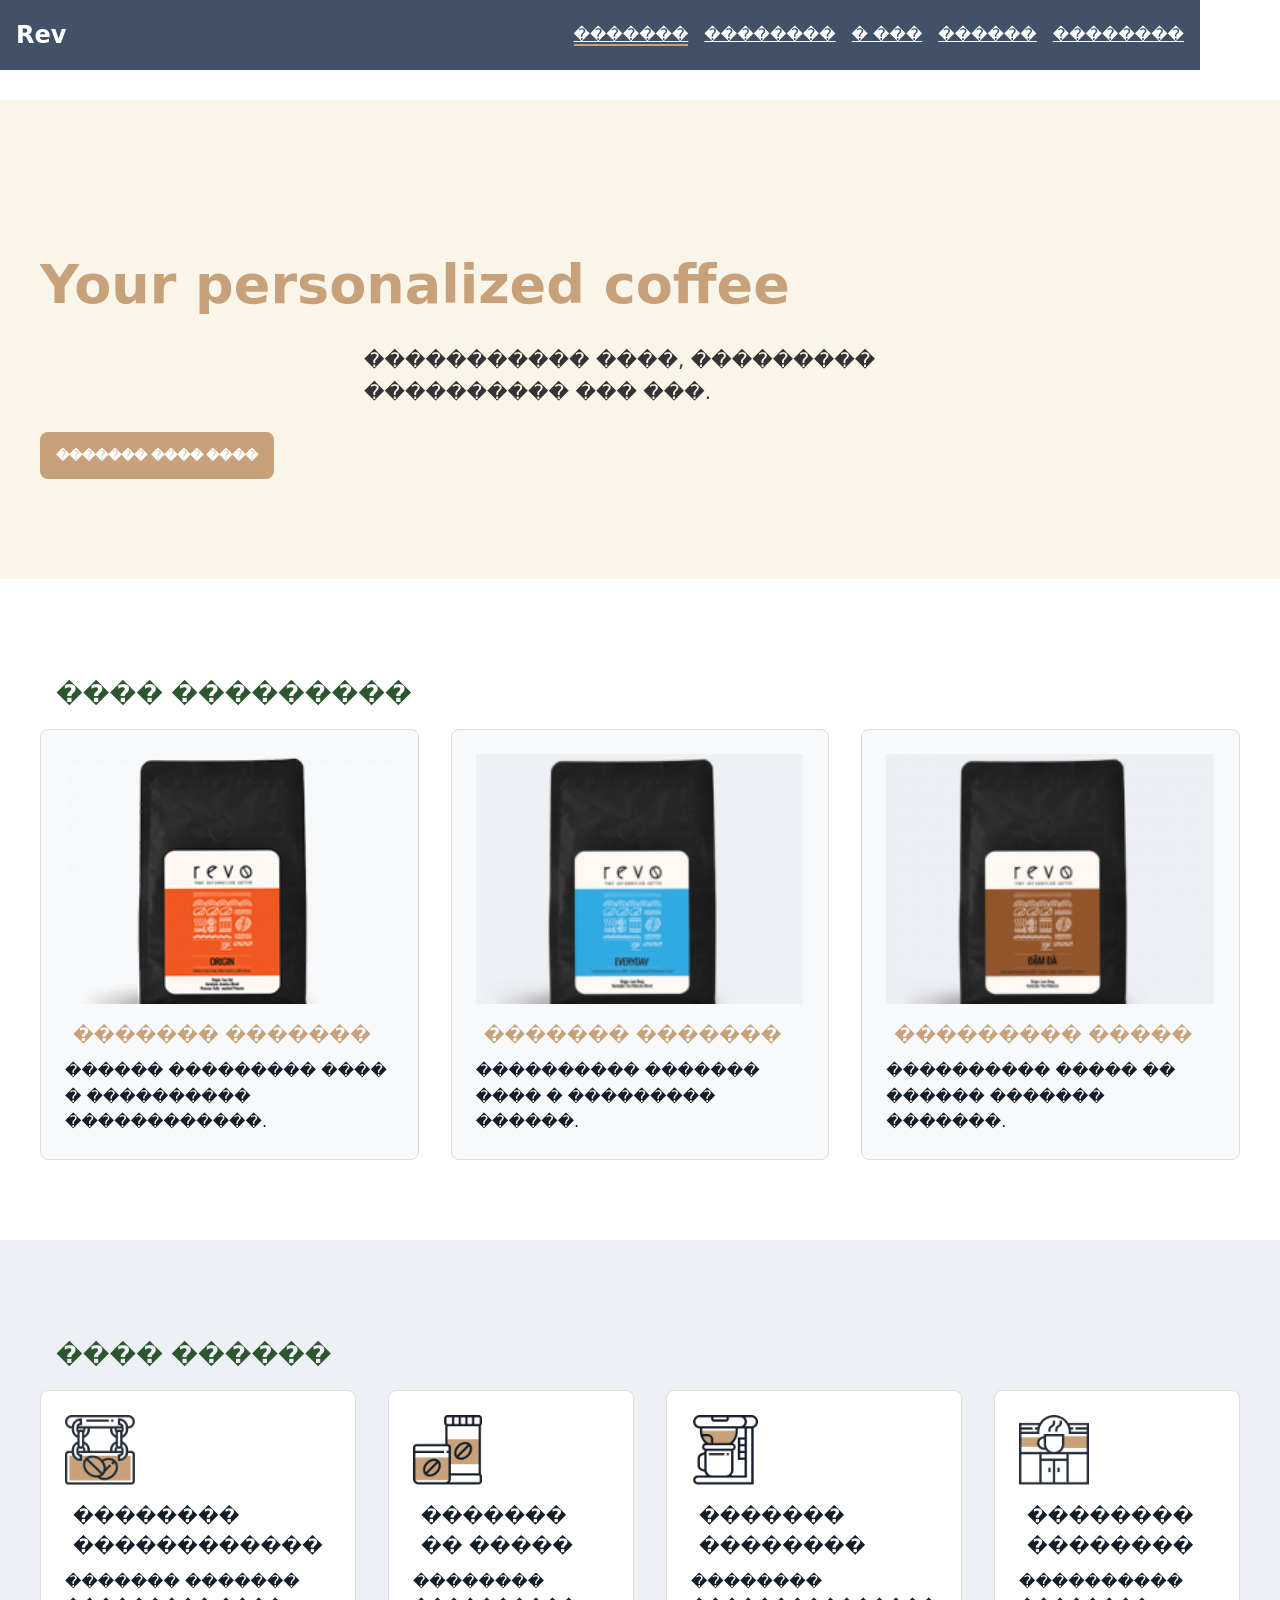
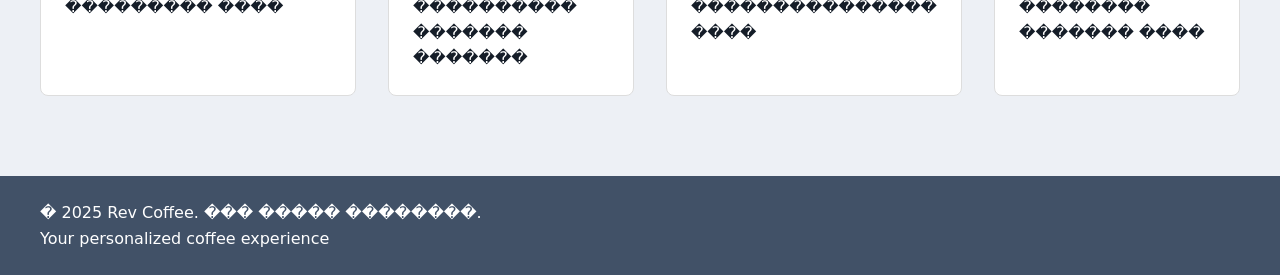
==== index-oocss.html @ 7ffbafb2 "feat: practical work 3 - OOCSS methodology from document - Added oocss-doc.css with classes EXACTLY " ====
<!DOCTYPE html>
<html lang="ru">
<head>
    <meta charset="UTF-8">
    <meta name="viewport" content="width=device-width, initial-scale=1.0">
    <title>Rev � ������������ ������� 3 (OOCSS)</title>
    <link rel="icon" href="assets/favicon.ico" type="image/x-icon">
    
    <!-- OOCSS �� ��������� -->
    <link rel="stylesheet" href="oocss-doc.css">
    
    <style>
        /* ����������� ����� ��� Rev */
        body { color: #151D28; line-height: 1.6; }
        h1 { line-height: 70px; }
        .hero-section { padding: 150px 0 100px; margin-top: 80px; }
        .section-padding { padding: 80px 0; }
        .product-img { width: 100%; height: 250px; object-fit: cover; }
        .service-icon { width: 70px; height: 70px; object-fit: contain; }
    </style>
</head>
<body>
    <!-- ����� �� ��������� (���. 3) -->
    <header class="container flex justify-between align-center rev-bg-primary padding-md" style="position: fixed; top: 0; width: 100%; z-index: 1000;">
        <div class="logo brand text-white">Rev</div>
        <nav>
            <ul class="list flex gap-md" style="list-style: none;">
                <li class="list-item">
                    <a class="link text-white border-bottom rev-border-accent transition hover-grow" href="#home">�������</a>
                </li>
                <li class="list-item">
                    <a class="link text-white transition hover-grow" href="#products">��������</a>
                </li>
                <li class="list-item">
                    <a class="link text-white transition hover-grow" href="#about">� ���</a>
                </li>
                <li class="list-item">
                    <a class="link text-white transition hover-grow" href="#services">������</a>
                </li>
                <li class="list-item">
                    <a class="link text-white transition hover-grow" href="#contact">��������</a>
                </li>
            </ul>
        </nav>
    </header>

    <main style="margin-top: 100px;">
        <!-- ������� -->
        <section id="home" class="rev-bg-cream hero-section">
            <div class="container text-center">
                <h1 class="rev-text-accent" style="font-size: 54px; font-weight: 900;">Your personalized coffee</h1>
                <p class="text-dark padding-lg" style="font-size: 20px; max-width: 600px; margin: 0 auto;">
                    ����������� ����, ��������� ���������� ��� ���.
                </p>
                <!-- ������ � ���������������� �� ��������� (���. 9) -->
                <button class="rev-bg-accent text-white padding-md rounded transition hover-lift focus-outline active-scale"
                        onclick="document.getElementById('products').scrollIntoView({behavior: 'smooth'})"
                        style="border: none; font-weight: bold; cursor: pointer;">
                    ������� ���� ����
                </button>
            </div>
        </section>

        <!-- �������� (����� �� ��������� ���. 3) -->
        <section id="products" class="section-padding">
            <div class="container">
                <h2 class="text-primary padding-md" style="font-size: 24px; font-weight: bold;">���� ���������</h2>
                <div class="grid cols-3 gap-lg">
                    <!-- �������� �� ��������� (���. 3) -->
                    <div class="card padding-lg border rounded bg-light transition hover-shadow">
                        <img src="assets/img/image1.png" alt="�������" class="product-img">
                        <h3 class="title-md rev-text-accent padding-sm">������� �������</h3>
                        <p class="text">������ ��������� ���� � ���������� ������������.</p>
                    </div>
                    
                    <div class="card padding-lg border rounded bg-light transition hover-shadow">
                        <img src="assets/img/image2.png" alt="�������" class="product-img">
                        <h3 class="title-md rev-text-accent padding-sm">������� �������</h3>
                        <p class="text">���������� ������� ���� � ��������� ������.</p>
                    </div>
                    
                    <div class="card padding-lg border rounded bg-light transition hover-shadow">
                        <img src="assets/img/image3.png" alt="�����" class="product-img">
                        <h3 class="title-md rev-text-accent padding-sm">��������� �����</h3>
                        <p class="text">���������� ����� �� ������ ������� �������.</p>
                    </div>
                </div>
            </div>
        </section>

        <!-- ������ -->
        <section id="services" class="rev-bg-light section-padding">
            <div class="container">
                <h2 class="text-primary padding-md" style="font-size: 24px; font-weight: bold;">���� ������</h2>
                <div class="grid cols-4 gap-lg">
                    <div class="card padding-lg border rounded bg-white text-center transition hover-lift">
                        <img src="assets/icons/icon1.png" alt="������������" class="service-icon">
                        <h3 class="title-md padding-sm">�������� ������������</h3>
                        <p class="text">������� ������� ��������� ����</p>
                    </div>
                    
                    <div class="card padding-lg border rounded bg-white text-center transition hover-lift">
                        <img src="assets/icons/icon2.png" alt="�������" class="service-icon">
                        <h3 class="title-md padding-sm">������� �� �����</h3>
                        <p class="text">�������� ���������� ������� �������</p>
                    </div>
                    
                    <div class="card padding-lg border rounded bg-white text-center transition hover-lift">
                        <img src="assets/icons/icon3.png" alt="��������" class="service-icon">
                        <h3 class="title-md padding-sm">������� ��������</h3>
                        <p class="text">�������� ��������������� ����</p>
                    </div>
                    
                    <div class="card padding-lg border rounded bg-white text-center transition hover-lift">
                        <img src="assets/icons/icon4.png" alt="��������" class="service-icon">
                        <h3 class="title-md padding-sm">�������� ��������</h3>
                        <p class="text">���������� �������� ������� ����</p>
                    </div>
                </div>
            </div>
        </section>
    </main>

    <!-- ������ -->
    <footer class="rev-bg-primary text-white padding-lg text-center">
        <div class="container">
            <p class="text-lg">� 2025 Rev Coffee. ��� ����� ��������.</p>
            <p class="text-sm">Your personalized coffee experience</p>
        </div>
    </footer>
</body>
</html>
---- oocss-doc.css ----
/* ===== ������������ ������� 3: OOCSS (�� ���������) ===== */

/* ===== 1. ����� ������ (��� 2 �� PDF) ===== */
* {
    margin: 0;
    padding: 0;
    box-sizing: border-box;
}

/* ===== 2. ������ (��� 4 �� PDF) ===== */
@import url("https://fonts.googleapis.com/css2?family=Inter:wght@400;500;600;700&display=swap");
body {
    font-family: "Inter", system-ui, sans-serif;
}

/* ===== 3. ����������� ������ OOCSS (���. 3-4 PDF) ===== */
.container {
    width: 100%;
    max-width: 1200px;
    margin: 0 auto;
}

.flex { display: flex; }
.grid { display: grid; }
.justify-between { justify-content: space-between; }
.align-center { align-items: center; }
.gap-md { gap: 1rem; }
.gap-lg { gap: 2rem; }
.cols-2 { grid-template-columns: repeat(2, 1fr); }
.cols-3 { grid-template-columns: repeat(3, 1fr); }
.cols-4 { grid-template-columns: repeat(4, 1fr); }

/* ===== 4. �������� ������ OOCSS (���. 4-5 PDF) ===== */
/* ����� ���� */
.bg-white { background: #fff; }
.bg-light { background: #f8f9fa; }
.bg-primary { background: #2c5530; }

/* ����� ������ */
.text-white { color: #fff; }
.text-primary { color: #2c5530; }
.text-dark { color: #333; }

/* ������� */
.border { border: 1px solid #ddd; }
.border-bottom { border-bottom: 2px solid; }
.rounded { border-radius: 8px; }

/* ������� */
.padding-sm { padding: 0.5rem; }
.padding-md { padding: 1rem; }
.padding-lg { padding: 1.5rem; }

/* ===== 5. ���������� (���. 4-5 PDF) ===== */
.logo.brand {
    font-size: 1.5rem;
    font-weight: bold;
}

.card {
    transition: transform 0.2s;
}
.card:hover {
    transform: translateY(-2px);
}

/* ===== 6. ��������������� (���. 9-10 PDF) ===== */
/* �������� */
.transition { transition: all 0.3s ease; }

/* �����-������� */
.hover-lift:hover { transform: translateY(-2px); }
.hover-grow:hover { transform: scale(1.02); }
.hover-shadow:hover { box-shadow: 0 4px 12px rgba(0,0,0,0.15); }

/* ��������� */
.focus-outline:focus { outline: 2px solid #2c5530; outline-offset: 2px; }
.active-scale:active { transform: scale(0.98); }

/* ����� �� ����� */
.bg-hover-light:hover { background-color: #f8f9fa; }
.bg-hover-primary:hover { background-color: #2c5530; color: white; }

/* ===== 7. ��������� ��� REV (��������� ���� �����) ===== */
/* �������������� ����� ��� Rev */
.rev-bg-primary { background-color: #415167 !important; }
.rev-bg-accent { background-color: #C7A17A !important; }
.rev-bg-light { background-color: #EDF0F5 !important; }
.rev-bg-cream { background-color: #F9F5E8 !important; }
.rev-text-accent { color: #C7A17A !important; }
.rev-border-accent { border-color: #C7A17A !important; }
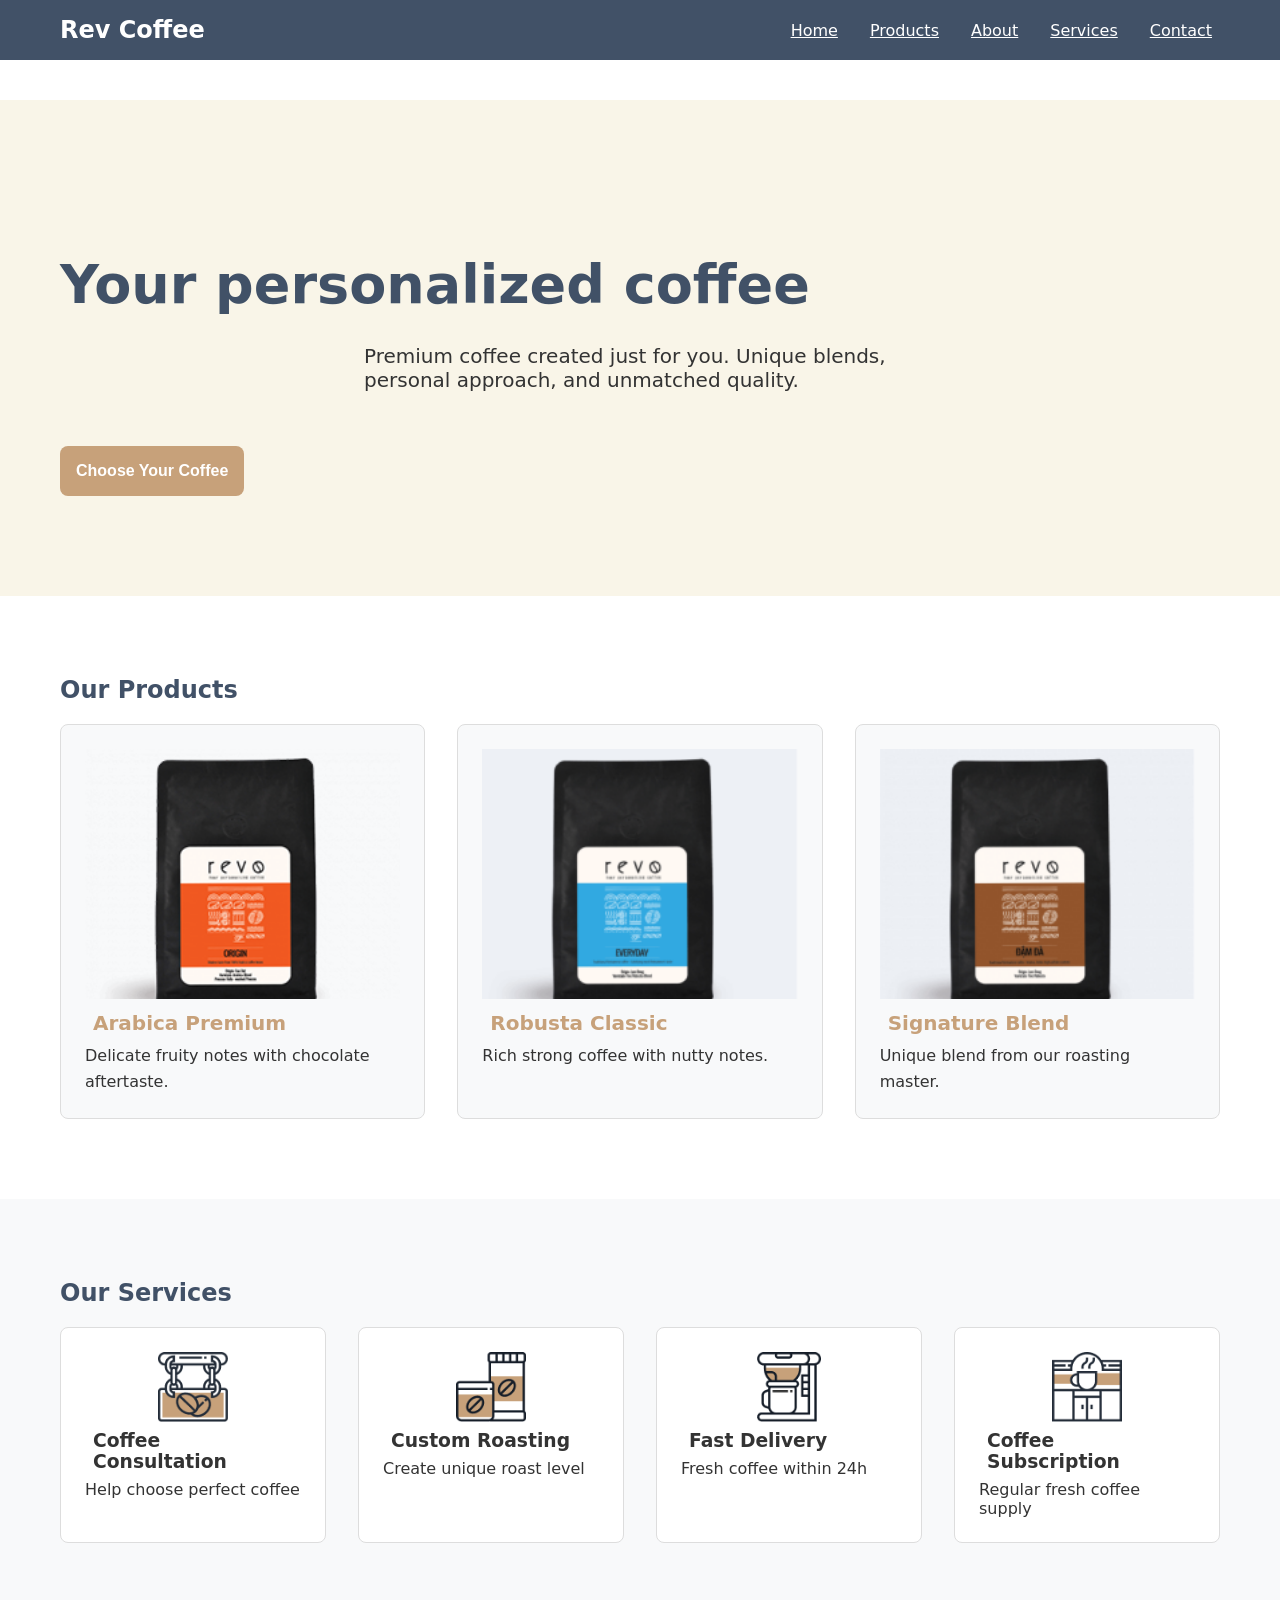
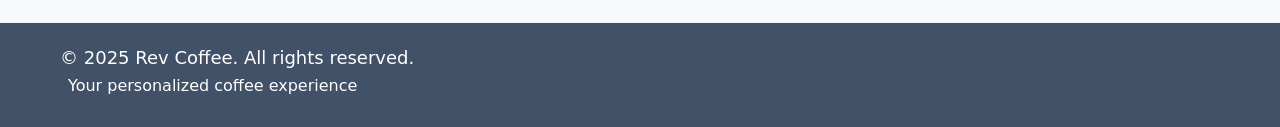
==== commit 4efed1d6: "fix: recreate OOCSS files with correct encoding - Recreated oocss-doc.css with ASCII encoding - Recr" ====
--- a/index-oocss.html
+++ b/index-oocss.html
@@ -1,131 +1,113 @@
-<!DOCTYPE html>
+﻿<!DOCTYPE html>
 <html lang="ru">
 <head>
     <meta charset="UTF-8">
     <meta name="viewport" content="width=device-width, initial-scale=1.0">
-    <title>Rev � ������������ ������� 3 (OOCSS)</title>
+    <title>Rev - Practical Work 3 (OOCSS)</title>
     <link rel="icon" href="assets/favicon.ico" type="image/x-icon">
-    
-    <!-- OOCSS �� ��������� -->
     <link rel="stylesheet" href="oocss-doc.css">
-    
     <style>
-        /* ����������� ����� ��� Rev */
-        body { color: #151D28; line-height: 1.6; }
-        h1 { line-height: 70px; }
         .hero-section { padding: 150px 0 100px; margin-top: 80px; }
         .section-padding { padding: 80px 0; }
         .product-img { width: 100%; height: 250px; object-fit: cover; }
-        .service-icon { width: 70px; height: 70px; object-fit: contain; }
+        .service-icon { width: 70px; height: 70px; object-fit: contain; display: block; margin: 0 auto; }
+        h1 { font-size: 54px; line-height: 70px; font-weight: 900; }
+        h2 { font-size: 24px; font-weight: 700; margin-bottom: 20px; }
+        .max-w-600 { max-width: 600px; }
+        .line-height-normal { line-height: 1.6; }
     </style>
 </head>
-<body>
-    <!-- ����� �� ��������� (���. 3) -->
-    <header class="container flex justify-between align-center rev-bg-primary padding-md" style="position: fixed; top: 0; width: 100%; z-index: 1000;">
-        <div class="logo brand text-white">Rev</div>
-        <nav>
-            <ul class="list flex gap-md" style="list-style: none;">
-                <li class="list-item">
-                    <a class="link text-white border-bottom rev-border-accent transition hover-grow" href="#home">�������</a>
-                </li>
-                <li class="list-item">
-                    <a class="link text-white transition hover-grow" href="#products">��������</a>
-                </li>
-                <li class="list-item">
-                    <a class="link text-white transition hover-grow" href="#about">� ���</a>
-                </li>
-                <li class="list-item">
-                    <a class="link text-white transition hover-grow" href="#services">������</a>
-                </li>
-                <li class="list-item">
-                    <a class="link text-white transition hover-grow" href="#contact">��������</a>
-                </li>
-            </ul>
-        </nav>
+<body class="text-dark">
+    <!-- HEADER -->
+    <header class="bg-coffee padding-md" style="position: fixed; top: 0; width: 100%; z-index: 1000;">
+        <div class="container flex justify-between align-center">
+            <div class="logo brand text-white">Rev Coffee</div>
+            <nav>
+                <ul class="flex gap-md" style="list-style: none;">
+                    <li><a href="#home" class="text-white padding-sm transition hover-grow">Home</a></li>
+                    <li><a href="#products" class="text-white padding-sm transition hover-grow">Products</a></li>
+                    <li><a href="#about" class="text-white padding-sm transition hover-grow">About</a></li>
+                    <li><a href="#services" class="text-white padding-sm transition hover-grow">Services</a></li>
+                    <li><a href="#contact" class="text-white padding-sm transition hover-grow">Contact</a></li>
+                </ul>
+            </nav>
+        </div>
     </header>
 
     <main style="margin-top: 100px;">
-        <!-- ������� -->
-        <section id="home" class="rev-bg-cream hero-section">
+        <!-- HERO -->
+        <section id="home" class="bg-cream hero-section">
             <div class="container text-center">
-                <h1 class="rev-text-accent" style="font-size: 54px; font-weight: 900;">Your personalized coffee</h1>
-                <p class="text-dark padding-lg" style="font-size: 20px; max-width: 600px; margin: 0 auto;">
-                    ����������� ����, ��������� ���������� ��� ���.
+                <h1 class="text-coffee">Your personalized coffee</h1>
+                <p class="text-dark padding-lg max-w-600" style="margin: 0 auto 30px; font-size: 20px;">
+                    Premium coffee created just for you. Unique blends, personal approach, and unmatched quality.
                 </p>
-                <!-- ������ � ���������������� �� ��������� (���. 9) -->
-                <button class="rev-bg-accent text-white padding-md rounded transition hover-lift focus-outline active-scale"
+                <button class="bg-accent text-white padding-md rounded transition hover-lift focus-outline active-scale"
                         onclick="document.getElementById('products').scrollIntoView({behavior: 'smooth'})"
-                        style="border: none; font-weight: bold; cursor: pointer;">
-                    ������� ���� ����
+                        style="border: none; font-weight: bold; cursor: pointer; font-size: 16px;">
+                    Choose Your Coffee
                 </button>
             </div>
         </section>
 
-        <!-- �������� (����� �� ��������� ���. 3) -->
+        <!-- PRODUCTS -->
         <section id="products" class="section-padding">
             <div class="container">
-                <h2 class="text-primary padding-md" style="font-size: 24px; font-weight: bold;">���� ���������</h2>
+                <h2 class="text-coffee text-center">Our Products</h2>
                 <div class="grid cols-3 gap-lg">
-                    <!-- �������� �� ��������� (���. 3) -->
                     <div class="card padding-lg border rounded bg-light transition hover-shadow">
-                        <img src="assets/img/image1.png" alt="�������" class="product-img">
-                        <h3 class="title-md rev-text-accent padding-sm">������� �������</h3>
-                        <p class="text">������ ��������� ���� � ���������� ������������.</p>
+                        <img src="assets/img/image1.png" alt="Arabica" class="product-img">
+                        <h3 class="text-accent padding-sm" style="font-size: 20px;">Arabica Premium</h3>
+                        <p class="text-dark line-height-normal">Delicate fruity notes with chocolate aftertaste.</p>
                     </div>
-                    
                     <div class="card padding-lg border rounded bg-light transition hover-shadow">
-                        <img src="assets/img/image2.png" alt="�������" class="product-img">
-                        <h3 class="title-md rev-text-accent padding-sm">������� �������</h3>
-                        <p class="text">���������� ������� ���� � ��������� ������.</p>
+                        <img src="assets/img/image2.png" alt="Robusta" class="product-img">
+                        <h3 class="text-accent padding-sm" style="font-size: 20px;">Robusta Classic</h3>
+                        <p class="text-dark line-height-normal">Rich strong coffee with nutty notes.</p>
                     </div>
-                    
                     <div class="card padding-lg border rounded bg-light transition hover-shadow">
-                        <img src="assets/img/image3.png" alt="�����" class="product-img">
-                        <h3 class="title-md rev-text-accent padding-sm">��������� �����</h3>
-                        <p class="text">���������� ����� �� ������ ������� �������.</p>
+                        <img src="assets/img/image3.png" alt="Blend" class="product-img">
+                        <h3 class="text-accent padding-sm" style="font-size: 20px;">Signature Blend</h3>
+                        <p class="text-dark line-height-normal">Unique blend from our roasting master.</p>
                     </div>
                 </div>
             </div>
         </section>
 
-        <!-- ������ -->
-        <section id="services" class="rev-bg-light section-padding">
+        <!-- SERVICES -->
+        <section id="services" class="bg-light section-padding">
             <div class="container">
-                <h2 class="text-primary padding-md" style="font-size: 24px; font-weight: bold;">���� ������</h2>
+                <h2 class="text-coffee text-center">Our Services</h2>
                 <div class="grid cols-4 gap-lg">
                     <div class="card padding-lg border rounded bg-white text-center transition hover-lift">
-                        <img src="assets/icons/icon1.png" alt="������������" class="service-icon">
-                        <h3 class="title-md padding-sm">�������� ������������</h3>
-                        <p class="text">������� ������� ��������� ����</p>
+                        <img src="assets/icons/icon1.png" alt="Consultation" class="service-icon">
+                        <h3 class="padding-sm">Coffee Consultation</h3>
+                        <p class="text-dark">Help choose perfect coffee</p>
                     </div>
-                    
                     <div class="card padding-lg border rounded bg-white text-center transition hover-lift">
-                        <img src="assets/icons/icon2.png" alt="�������" class="service-icon">
-                        <h3 class="title-md padding-sm">������� �� �����</h3>
-                        <p class="text">�������� ���������� ������� �������</p>
+                        <img src="assets/icons/icon2.png" alt="Roasting" class="service-icon">
+                        <h3 class="padding-sm">Custom Roasting</h3>
+                        <p class="text-dark">Create unique roast level</p>
                     </div>
-                    
                     <div class="card padding-lg border rounded bg-white text-center transition hover-lift">
-                        <img src="assets/icons/icon3.png" alt="��������" class="service-icon">
-                        <h3 class="title-md padding-sm">������� ��������</h3>
-                        <p class="text">�������� ��������������� ����</p>
+                        <img src="assets/icons/icon3.png" alt="Delivery" class="service-icon">
+                        <h3 class="padding-sm">Fast Delivery</h3>
+                        <p class="text-dark">Fresh coffee within 24h</p>
                     </div>
-                    
                     <div class="card padding-lg border rounded bg-white text-center transition hover-lift">
-                        <img src="assets/icons/icon4.png" alt="��������" class="service-icon">
-                        <h3 class="title-md padding-sm">�������� ��������</h3>
-                        <p class="text">���������� �������� ������� ����</p>
+                        <img src="assets/icons/icon4.png" alt="Subscription" class="service-icon">
+                        <h3 class="padding-sm">Coffee Subscription</h3>
+                        <p class="text-dark">Regular fresh coffee supply</p>
                     </div>
                 </div>
             </div>
         </section>
     </main>
 
-    <!-- ������ -->
-    <footer class="rev-bg-primary text-white padding-lg text-center">
+    <footer class="bg-coffee text-white padding-lg text-center">
         <div class="container">
-            <p class="text-lg">� 2025 Rev Coffee. ��� ����� ��������.</p>
-            <p class="text-sm">Your personalized coffee experience</p>
+            <p style="font-size: 18px;">© 2025 Rev Coffee. All rights reserved.</p>
+            <p class="padding-sm">Your personalized coffee experience</p>
         </div>
     </footer>
 </body>
--- a/oocss-doc.css
+++ b/oocss-doc.css
@@ -1,23 +1,24 @@
-/* ===== ������������ ������� 3: OOCSS (�� ���������) ===== */
+/* PRACTICAL WORK 3: OOCSS */
 
-/* ===== 1. ����� ������ (��� 2 �� PDF) ===== */
+/* 1. RESET STYLES */
 * {
     margin: 0;
     padding: 0;
     box-sizing: border-box;
 }
 
-/* ===== 2. ������ (��� 4 �� PDF) ===== */
+/* 2. FONTS */
 @import url("https://fonts.googleapis.com/css2?family=Inter:wght@400;500;600;700&display=swap");
 body {
     font-family: "Inter", system-ui, sans-serif;
 }
 
-/* ===== 3. ����������� ������ OOCSS (���. 3-4 PDF) ===== */
+/* 3. STRUCTURAL OOCSS CLASSES */
 .container {
     width: 100%;
     max-width: 1200px;
     margin: 0 auto;
+    padding: 0 20px;
 }
 
 .flex { display: flex; }
@@ -30,28 +31,29 @@
 .cols-3 { grid-template-columns: repeat(3, 1fr); }
 .cols-4 { grid-template-columns: repeat(4, 1fr); }
 
-/* ===== 4. �������� ������ OOCSS (���. 4-5 PDF) ===== */
-/* ����� ���� */
+/* 4. SKIN OOCSS CLASSES */
 .bg-white { background: #fff; }
 .bg-light { background: #f8f9fa; }
 .bg-primary { background: #2c5530; }
+.bg-cream { background: #F9F5E8; }
+.bg-coffee { background: #415167; }
+.bg-accent { background: #C7A17A; }
 
-/* ����� ������ */
 .text-white { color: #fff; }
 .text-primary { color: #2c5530; }
 .text-dark { color: #333; }
+.text-coffee { color: #415167; }
+.text-accent { color: #C7A17A; }
 
-/* ������� */
 .border { border: 1px solid #ddd; }
 .border-bottom { border-bottom: 2px solid; }
 .rounded { border-radius: 8px; }
 
-/* ������� */
 .padding-sm { padding: 0.5rem; }
 .padding-md { padding: 1rem; }
 .padding-lg { padding: 1.5rem; }
 
-/* ===== 5. ���������� (���. 4-5 PDF) ===== */
+/* 5. COMPONENTS */
 .logo.brand {
     font-size: 1.5rem;
     font-weight: bold;
@@ -64,28 +66,12 @@
     transform: translateY(-2px);
 }
 
-/* ===== 6. ��������������� (���. 9-10 PDF) ===== */
-/* �������� */
+/* 6. INTERACTIVITY */
 .transition { transition: all 0.3s ease; }
-
-/* �����-������� */
 .hover-lift:hover { transform: translateY(-2px); }
 .hover-grow:hover { transform: scale(1.02); }
 .hover-shadow:hover { box-shadow: 0 4px 12px rgba(0,0,0,0.15); }
-
-/* ��������� */
 .focus-outline:focus { outline: 2px solid #2c5530; outline-offset: 2px; }
 .active-scale:active { transform: scale(0.98); }
-
-/* ����� �� ����� */
 .bg-hover-light:hover { background-color: #f8f9fa; }
 .bg-hover-primary:hover { background-color: #2c5530; color: white; }
-
-/* ===== 7. ��������� ��� REV (��������� ���� �����) ===== */
-/* �������������� ����� ��� Rev */
-.rev-bg-primary { background-color: #415167 !important; }
-.rev-bg-accent { background-color: #C7A17A !important; }
-.rev-bg-light { background-color: #EDF0F5 !important; }
-.rev-bg-cream { background-color: #F9F5E8 !important; }
-.rev-text-accent { color: #C7A17A !important; }
-.rev-border-accent { border-color: #C7A17A !important; }
